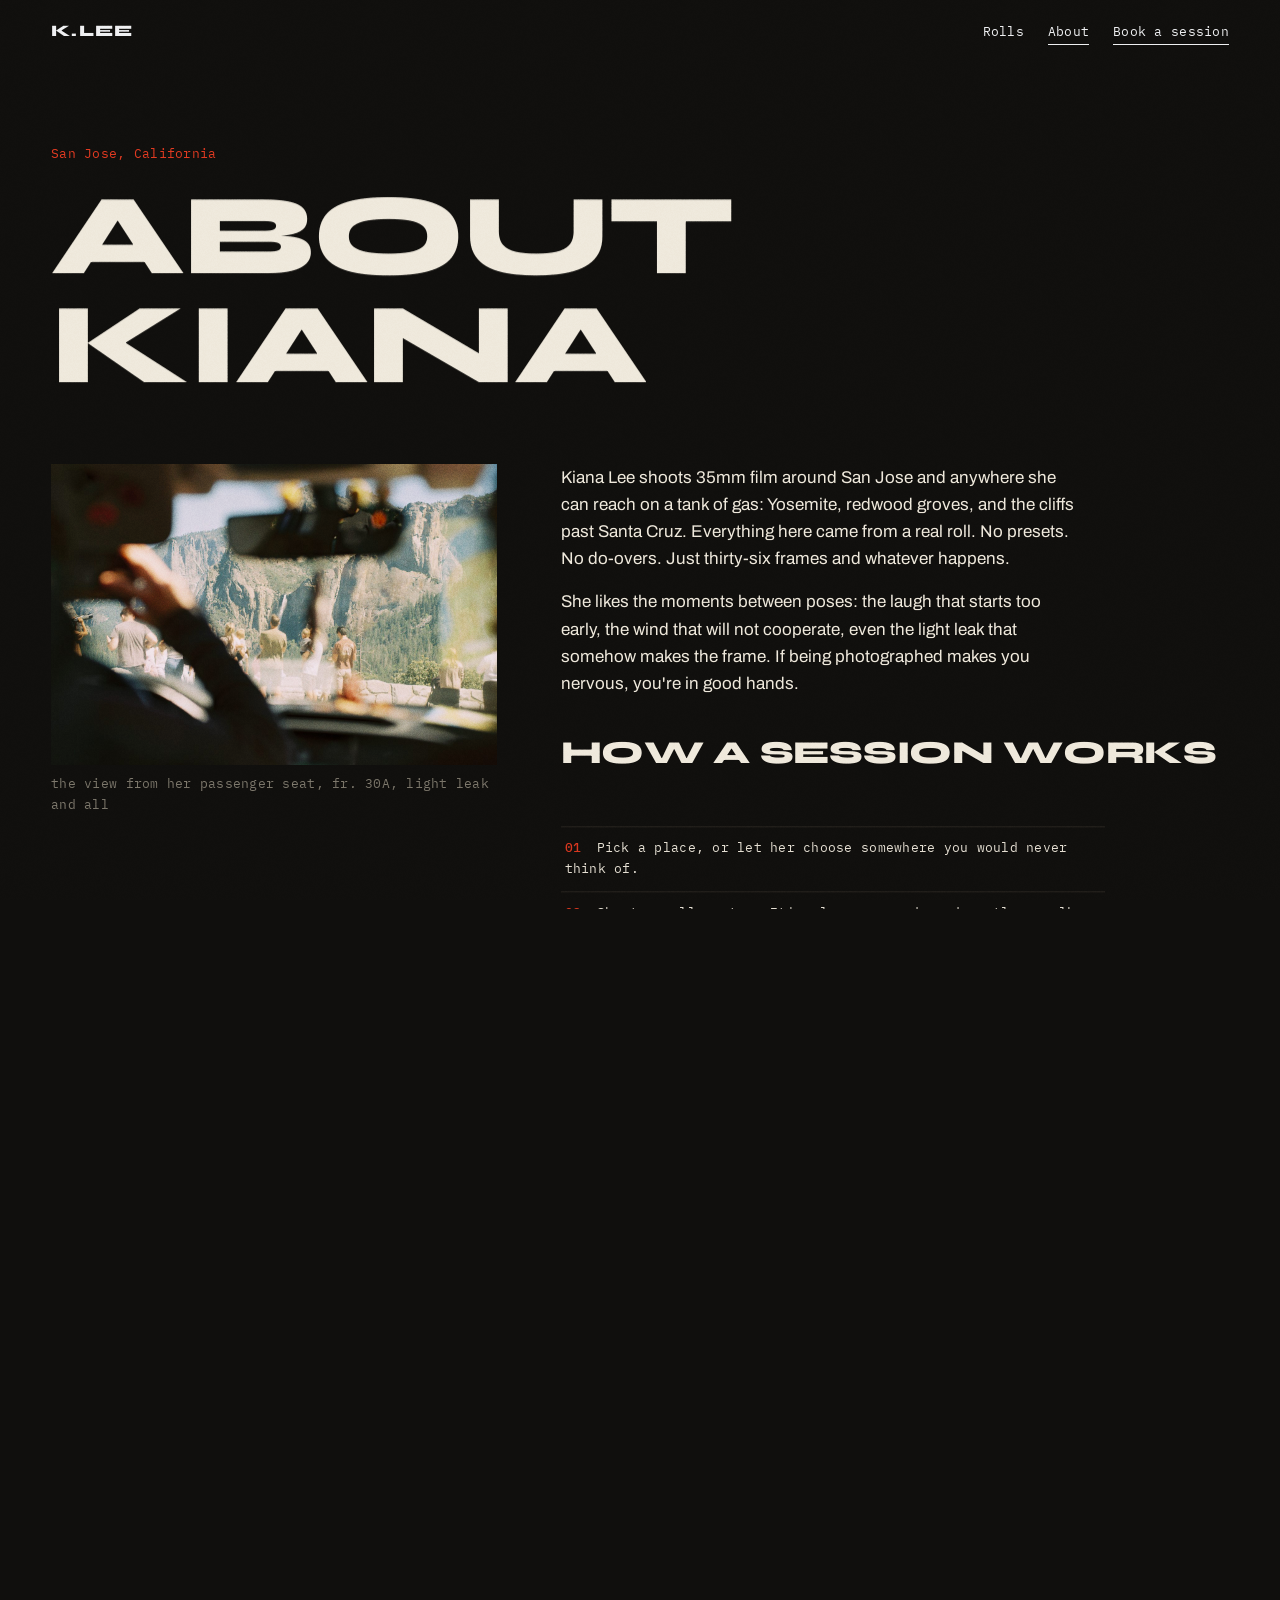
==== about.html @ 2a05acb1 "Launch photography portfolio" ====
<!DOCTYPE html>
<html lang="en">
<head>
<meta charset="UTF-8">
<meta name="viewport" content="width=device-width, initial-scale=1.0">
<title>About · Kiana Lee</title>
<meta name="description" content="Meet San Jose film photographer Kiana Lee, learn how her sessions work, and see the kinds of stories she likes to photograph.">
<meta property="og:type" content="website">
<meta property="og:title" content="About · Kiana Lee">
<meta property="og:description" content="Meet San Jose film photographer Kiana Lee, learn how her sessions work, and see the kinds of stories she likes to photograph.">
<meta property="og:url" content="https://kianalee.photo/about.html">
<meta property="og:image" content="https://kianalee.photo/assets/img/yos-30a.jpg">
<meta name="twitter:card" content="summary_large_image">
<link rel="icon" href="data:image/svg+xml,%3Csvg xmlns='http://www.w3.org/2000/svg' viewBox='0 0 32 32'%3E%3Crect width='32' height='32' fill='%23100F0D'/%3E%3Cellipse cx='16' cy='16' rx='11' ry='9' fill='none' stroke='%23E23A21' stroke-width='2.5' transform='rotate(-8 16 16)'/%3E%3C/svg%3E">
<link rel="stylesheet" href="styles.css">
<script>
if ("scrollRestoration" in history) history.scrollRestoration = "manual";
window.scrollTo(0, 0);
</script>
</head>
<body>

<div class="wipe wipe--in" aria-hidden="true"></div>

<div class="cursor-dot" aria-hidden="true"></div>
<div class="cursor-ring" aria-hidden="true"><span class="cursor-label mono"></span></div>

<canvas class="grain" aria-hidden="true"></canvas>

<header class="topbar">
  <a class="topbar-name" href="index.html">K.LEE</a>
  <button class="menu-toggle mono" type="button" aria-expanded="false" aria-controls="main-nav">Menu</button>
  <nav class="topbar-nav mono" id="main-nav" aria-label="Main">
    <a href="rolls.html">Rolls</a>
    <a href="about.html" aria-current="page">About</a>
    <a href="contact.html" class="topbar-book">Book a session</a>
  </nav>
</header>

<main id="top">

  <header class="page-head">
    <p class="page-eyebrow mono intro-fade">San Jose, California</p>
    <h1 class="page-title split" data-split>ABOUT KIANA</h1>
  </header>

  <section class="about" style="border-top: none; padding-top: 0;">
    <figure class="about-photo reveal">
      <div class="about-frame"><img src="assets/img/yos-30a.jpg" alt="Yosemite through a car windshield from Kiana's passenger seat" loading="lazy" width="1600" height="1081" data-inner></div>
      <figcaption class="mono about-photo-caption">the view from her passenger seat, fr. 30A, light leak and all</figcaption>
    </figure>
    <div class="about-text">
      <p class="reveal">
        Kiana Lee shoots 35mm film around San Jose and anywhere she can reach on a tank
        of gas: Yosemite, redwood groves, and the cliffs past Santa Cruz. Everything
        here came from a real roll. No presets. No do-overs. Just thirty-six frames
        and whatever happens.
      </p>
      <p class="reveal">
        She likes the moments between poses: the laugh that starts too early, the wind
        that will not cooperate, even the light leak that somehow makes the frame. If
        being photographed makes you nervous, you're in good hands.
      </p>

      <h2 class="section-title split reveal" data-split style="font-size: clamp(1.3rem, 2.6vw, 2rem); margin-top: 2.5rem;">HOW A SESSION WORKS</h2>
      <ul class="services mono reveal">
        <li><span class="marker-note">01</span> &ensp;Pick a place, or let her choose somewhere you would never think of.</li>
        <li><span class="marker-note">02</span> &ensp;Shoot a roll or two. It's slow, unposed, and mostly a walk.</li>
        <li><span class="marker-note">03</span> &ensp;The film goes to the lab. Development and scans take about a week.</li>
        <li><span class="marker-note">04</span> &ensp;You get every keeper as a full scan. Prints are available too.</li>
      </ul>

      <h2 class="section-title split reveal" data-split style="font-size: clamp(1.3rem, 2.6vw, 2rem); margin-top: 2.5rem;">WHAT SHE SHOOTS</h2>
      <ul class="services mono reveal">
        <li>Grad portraits in the redwoods or on campus</li>
        <li>Couples, families &amp; friends</li>
        <li>Landscape prints from Yosemite &amp; the coast</li>
        <li>Small events, shot on film</li>
      </ul>

      <p class="about-booking mono reveal"><span class="marker-note">Now booking</span> fall sessions in San Jose &amp; around the Bay. <a href="contact.html">Book a session &rarr;</a></p>
    </div>
  </section>

  <footer class="footer mono">
    <span>&copy; 2026 Kiana Lee</span>
    <nav class="footer-nav" aria-label="Footer">
      <a href="rolls.html">Rolls</a>
      <a href="about.html">About</a>
      <a href="contact.html">Book</a>
    </nav>
    <span>Photos by Kiana. Please ask before sharing.</span>
  </footer>

</main>

<script src="vendor/gsap.min.js"></script>
<script src="vendor/ScrollTrigger.min.js"></script>
<script src="vendor/lenis.min.js"></script>
<script src="main.js"></script>
</body>
</html>
---- styles.css ----
/* ============================================================
   Kiana Lee, Film Photographer in San Jose (v3)
   A darkroom at night: near-black warm paper, prints that
   develop as you scroll, china-marker red edit notes.
   Motion: GSAP + ScrollTrigger + Lenis (vendored locally).
   ============================================================ */

/* ---------------- fonts (self-hosted, latin subset) ---------------- */

@font-face {
  font-family: 'Archivo';
  font-style: normal;
  font-weight: 400;
  font-stretch: 100%;
  font-display: swap;
  src: url(assets/fonts/archivo-400.woff2) format('woff2');
}
@font-face {
  font-family: 'Archivo';
  font-style: normal;
  font-weight: 500;
  font-stretch: 100%;
  font-display: swap;
  src: url(assets/fonts/archivo-500.woff2) format('woff2');
}
@font-face {
  font-family: 'IBM Plex Mono';
  font-style: italic;
  font-weight: 400;
  font-display: swap;
  src: url(assets/fonts/ibm-plex-mono-400-italic.woff2) format('woff2');
}
@font-face {
  font-family: 'IBM Plex Mono';
  font-style: normal;
  font-weight: 400;
  font-display: swap;
  src: url(assets/fonts/ibm-plex-mono-400.woff2) format('woff2');
}
@font-face {
  font-family: 'IBM Plex Mono';
  font-style: normal;
  font-weight: 500;
  font-display: swap;
  src: url(assets/fonts/ibm-plex-mono-500.woff2) format('woff2');
}
@font-face {
  font-family: 'Syne';
  font-style: normal;
  font-weight: 700;
  font-display: swap;
  src: url(assets/fonts/syne-700.woff2) format('woff2');
}
@font-face {
  font-family: 'Syne';
  font-style: normal;
  font-weight: 800;
  font-display: swap;
  src: url(assets/fonts/syne-800.woff2) format('woff2');
}

:root {
  --bg: #100F0D;
  --bg-lift: #171511;
  --ink: #EFE9DC;
  --muted: #7B766A;
  --marker: #E23A21;
  --hairline: #2A2721;

  --font-display: "Syne", sans-serif;
  --font-body: "Archivo", sans-serif;
  --font-mono: "IBM Plex Mono", monospace;

  --pad: clamp(1.25rem, 4vw, 4.5rem);
}

* { box-sizing: border-box; margin: 0; padding: 0; }

html { scroll-behavior: auto; }

body {
  background: var(--bg);
  color: var(--ink);
  font-family: var(--font-body);
  font-size: 1.0625rem;
  line-height: 1.6;
  -webkit-font-smoothing: antialiased;
  overflow-x: clip;
}

img { display: block; max-width: 100%; height: auto; }

a { color: inherit; }

.mono {
  font-family: var(--font-mono);
  font-size: 0.8125rem;
  letter-spacing: 0.02em;
}

:focus-visible { outline: 2px solid var(--marker); outline-offset: 3px; }

::selection { background: var(--marker); color: var(--bg); }

/* Lenis recommended styles */
html.lenis, html.lenis body { height: auto; }
.lenis.lenis-smooth { scroll-behavior: auto !important; }
.lenis.lenis-stopped { overflow: hidden; }

/* ---------------- preloader ---------------- */

.preloader {
  position: fixed;
  inset: 0;
  z-index: 100;
  background: var(--bg);
  display: flex;
  flex-direction: column;
  justify-content: flex-end;
  gap: 0.75rem;
  padding: var(--pad);
  transition: transform 0.85s cubic-bezier(0.76, 0, 0.24, 1);
}

.preloader-tag { color: var(--muted); }

.preloader-count {
  font-size: clamp(3rem, 9vw, 7rem);
  line-height: 1;
  color: var(--ink);
}

.preloader-bar {
  height: 2px;
  background: var(--hairline);
  position: relative;
  overflow: hidden;
}

.preloader-bar span {
  position: absolute;
  inset: 0;
  background: var(--marker);
  transform-origin: left;
  transform: scaleX(0);
  transition: transform 0.25s ease-out;
  display: block;
}

.preloader.done { transform: translateY(-100%); }

/* ---------------- custom cursor ---------------- */

.cursor-dot,
.cursor-ring {
  position: fixed;
  top: 0; left: 0;
  z-index: 110; /* above the lightbox (95), wipe (99) and preloader (100) */
  pointer-events: none;
  border-radius: 50%;
  transform: translate(-100px, -100px);
}

.cursor-dot {
  width: 6px; height: 6px;
  background: var(--marker);
}

.cursor-ring {
  width: 44px; height: 44px;
  border: 1px solid var(--ink);
  mix-blend-mode: difference;
  display: flex;
  align-items: center;
  justify-content: center;
  transition: width 0.3s ease, height 0.3s ease, background-color 0.3s ease, border-color 0.3s ease;
}

.cursor-ring.is-active {
  width: 84px; height: 84px;
  background: var(--ink);
  border-color: var(--ink);
}

.cursor-label {
  color: var(--bg);
  font-size: 0.6875rem;
  letter-spacing: 0.08em;
  text-transform: uppercase;
  opacity: 0;
  transition: opacity 0.2s ease;
}

.cursor-ring.is-active .cursor-label { opacity: 1; }

@media (pointer: coarse) {
  .cursor-dot, .cursor-ring { display: none; }
}

body.has-cursor, body.has-cursor a, body.has-cursor button { cursor: none; }

/* ---------------- film grain ---------------- */

.grain {
  position: fixed;
  inset: 0;
  width: 100%;
  height: 100%;
  z-index: 80;
  pointer-events: none;
  opacity: 0.07;
  mix-blend-mode: overlay;
}

/* ---------------- top bar ---------------- */

.topbar {
  position: fixed;
  top: 0; left: 0; right: 0;
  z-index: 50;
  display: flex;
  justify-content: space-between;
  align-items: baseline;
  gap: 1rem;
  padding: 1.1rem var(--pad);
  mix-blend-mode: difference;
}

.topbar-name {
  font-family: var(--font-display);
  font-weight: 800;
  font-size: 1rem;
  letter-spacing: 0.08em;
  text-decoration: none;
  color: #fff;
}

.topbar-nav { display: flex; gap: 1.5rem; flex-wrap: wrap; }

.menu-toggle {
  display: none;
  background: none;
  border: 0;
  color: #fff;
  padding: 0.35rem 0;
}

.topbar-nav a {
  color: #fff;
  text-decoration: none;
  border-bottom: 1px solid transparent;
  padding-bottom: 2px;
}

.topbar-nav a:hover { border-bottom-color: #fff; }

.topbar-book { border-bottom: 1px solid #fff !important; }

/* ---------------- hero ---------------- */

.hero {
  position: relative;
  min-height: 100svh;
  display: flex;
  flex-direction: column;
  justify-content: flex-end;
  padding: 0 0 clamp(2rem, 4vw, 3.5rem);
}

.hero-media {
  position: absolute;
  inset: 0 0 0 clamp(0px, 18vw, 26rem);
  overflow: hidden;
}

.hero-media img {
  position: absolute;
  inset: 0;
  width: 100%;
  height: 100%;
  object-fit: cover;
}

.marker-path {
  stroke: var(--marker);
  stroke-width: 4.5;
  stroke-linecap: round;
  opacity: 0.9;
  stroke-dasharray: 2400;
  stroke-dashoffset: 2400;
}

.hero-copy {
  position: relative;
  z-index: 2;
  padding: 0 var(--pad);
}

.hero-eyebrow {
  color: var(--muted);
  margin-bottom: 1rem;
  text-shadow: 0 1px 10px rgba(16, 15, 13, 0.7);
}

.hero-name {
  font-family: var(--font-display);
  font-weight: 800;
  font-size: clamp(2.6rem, 11vw, 12rem);
  line-height: 0.94;
  letter-spacing: -0.02em;
  text-shadow: 0 2px 30px rgba(16, 15, 13, 0.45);
}

.hero-name .split { display: block; }

.hero-name-2 { margin-left: clamp(1.5rem, 8vw, 10rem); }

.hero-caption {
  color: var(--muted);
  margin-top: 1.25rem;
  text-shadow: 0 1px 10px rgba(16, 15, 13, 0.7);
}

.marker-note { color: var(--marker); font-style: normal; font-weight: 500; }

.hero-scrollcue {
  position: absolute;
  right: var(--pad);
  bottom: clamp(2rem, 4vw, 3.5rem);
  z-index: 2;
  color: var(--ink);
  display: flex;
  align-items: center;
  gap: 0.6rem;
  text-shadow: 0 1px 12px rgba(16, 15, 13, 0.6);
}

.hero-scrollcue-line {
  display: inline-block;
  width: 1px;
  height: 2.4rem;
  background: var(--ink);
  transform-origin: top;
  animation: cue 1.8s ease-in-out infinite;
}

@keyframes cue {
  0% { transform: scaleY(0); }
  50% { transform: scaleY(1); }
  100% { transform: scaleY(0); transform-origin: bottom; }
}

/* ---------------- split letters (GSAP animates .ch) ---------------- */

.split { display: inline-block; vertical-align: bottom; }

.split .word {
  display: inline-block;
  overflow: hidden;
  vertical-align: bottom;
}

.split .ch { display: inline-block; will-change: transform; }

/* ---------------- marquee ---------------- */

.marquee {
  border-top: 1px solid var(--hairline);
  border-bottom: 1px solid var(--hairline);
  overflow: hidden;
  padding: 0.9rem 0;
  background: var(--bg);
  position: relative;
  z-index: 2;
}

.marquee-track {
  display: flex;
  width: max-content;
  animation: marquee 28s linear infinite;
}

.marquee-content {
  font-family: var(--font-mono);
  font-size: 0.875rem;
  letter-spacing: 0.14em;
  color: var(--marker);
  white-space: nowrap;
  flex: none;
}

@keyframes marquee {
  to { transform: translateX(-50%); }
}

/* ---------------- section headers ---------------- */

.section-head,
.roll-head {
  display: flex;
  justify-content: space-between;
  align-items: flex-end;
  gap: 2rem;
  flex-wrap: wrap;
  margin-bottom: clamp(2.5rem, 5vw, 4.5rem);
}

.section-title {
  font-family: var(--font-display);
  font-weight: 800;
  font-size: clamp(1.6rem, 4vw, 3.4rem);
  line-height: 1;
  letter-spacing: -0.01em;
}

.section-note { color: var(--muted); text-align: right; }

/* ---------------- roll 01: pinned horizontal filmstrip ---------------- */

.roll {
  padding: clamp(4rem, 8vw, 6rem) 0 clamp(3rem, 6vw, 5rem);
  overflow: hidden;
}

.roll-head {
  padding: 0 var(--pad);
  align-items: baseline;
}

.roll-counter {
  color: var(--marker);
  font-size: 1rem;
  min-width: 9ch;
  text-align: right;
}

/* mobile default: a native side-scroller; desktop JS pins it and drives x */
.roll-viewport {
  overflow-x: auto;
  scrollbar-width: thin;
  scrollbar-color: var(--marker) transparent;
}

.roll-viewport.is-pinned { overflow: visible; }

.roll-track {
  display: flex;
  align-items: center;
  gap: clamp(1rem, 2vw, 2rem);
  width: max-content;
  padding: 44px var(--pad);
  /* sprocket holes */
  background-image:
    repeating-linear-gradient(to right, transparent 0 14px, var(--ink) 14px 26px, transparent 26px 40px),
    repeating-linear-gradient(to right, transparent 0 14px, var(--ink) 14px 26px, transparent 26px 40px);
  background-size: 40px 10px, 40px 10px;
  background-position: 0 16px, 0 calc(100% - 16px);
  background-repeat: repeat-x;
}

.cell { flex: none; }

.cell img {
  height: clamp(320px, 58vh, 560px);
  width: auto;
}

.cell figcaption {
  margin-top: 0.6rem;
  color: var(--muted);
}

.frame-no { color: var(--marker); margin-right: 0.5rem; }

/* ---------------- work grids (rolls 02 & 03) ---------------- */

.work {
  padding: clamp(4rem, 9vw, 8rem) var(--pad);
  border-top: 1px solid var(--hairline);
}

.work-grid {
  display: grid;
  grid-template-columns: repeat(12, 1fr);
  gap: clamp(2rem, 5vw, 5rem) clamp(1rem, 2.5vw, 2.5rem);
}

/* editorial rhythm that repeats every 10 shots, works for any count */
.work-grid .shot:nth-child(10n+1) { grid-column: 1 / 8; }
.work-grid .shot:nth-child(10n+2) { grid-column: 9 / 13; margin-top: clamp(3rem, 8vw, 8rem); }
.work-grid .shot:nth-child(10n+3) { grid-column: 2 / 6; }
.work-grid .shot:nth-child(10n+4) { grid-column: 7 / 11; margin-top: clamp(2rem, 5vw, 5rem); }
.work-grid .shot:nth-child(10n+5) { grid-column: 1 / 5; margin-top: clamp(1rem, 3vw, 3rem); }
.work-grid .shot:nth-child(10n+6) { grid-column: 6 / 10; }
.work-grid .shot:nth-child(10n+7) { grid-column: 10 / 13; margin-top: clamp(2rem, 4vw, 4rem); }
.work-grid .shot:nth-child(10n+8) { grid-column: 3 / 8; }
.work-grid .shot:nth-child(10n+9) { grid-column: 8 / 12; margin-top: clamp(3rem, 6vw, 6rem); }
.work-grid .shot:nth-child(10n) { grid-column: 1 / 6; }

.shot { position: relative; }

.shot { will-change: transform; }

.shot-frame {
  position: relative;
  overflow: hidden;
  background: var(--bg-lift);
}

/* inner parallax: image is oversized and drifts within the frame */
.shot-frame img {
  width: 100%;
  scale: 1.14;
  will-change: transform;
}

/* crop marks: the editor's corners, revealed on hover */
.marks,
.marks::before,
.marks::after { position: absolute; pointer-events: none; }

.marks { inset: 0; opacity: 0; transition: opacity 0.25s ease; }

.marks::before,
.marks::after {
  content: "";
  width: 22px;
  height: 22px;
  border: 0 solid var(--marker);
}

.marks::before { top: 12px; left: 12px; border-top-width: 3px; border-left-width: 3px; }
.marks::after { bottom: 12px; right: 12px; border-bottom-width: 3px; border-right-width: 3px; }

.shot:hover .marks,
.shot:focus-within .marks { opacity: 1; }

.shot-caption {
  display: flex;
  gap: 0.75rem;
  align-items: baseline;
  flex-wrap: wrap;
  margin-top: 0.7rem;
}

.shot-no { color: var(--marker); font-weight: 500; }

.pencil-note {
  position: absolute;
  top: -1.5rem;
  right: -0.5rem;
  color: var(--marker);
  transform: rotate(-4deg);
  font-style: italic;
}

/* ---------------- about ---------------- */

.about {
  display: grid;
  grid-template-columns: minmax(0, 2fr) minmax(0, 3fr);
  gap: clamp(2rem, 5vw, 5rem);
  padding: clamp(4rem, 9vw, 8rem) var(--pad);
  align-items: start;
  border-top: 1px solid var(--hairline);
}

.about-frame { overflow: hidden; }

.about-frame img { scale: 1.12; }

.about-photo-caption { margin-top: 0.6rem; color: var(--muted); }

.about-text .section-title { margin-bottom: 1.75rem; }

.about-text p { max-width: 52ch; }

.about-text p + p { margin-top: 1rem; }

.services {
  list-style: none;
  margin: 1.75rem 0;
  border-top: 1px solid var(--hairline);
  max-width: 34rem;
}

.services li {
  padding: 0.7rem 0.25rem;
  border-bottom: 1px solid var(--hairline);
}

.about-booking { color: var(--muted); }

/* ---------------- contact ---------------- */

.contact {
  border-top: 1px solid var(--hairline);
  padding: clamp(5rem, 11vw, 10rem) var(--pad);
  text-align: center;
}

.contact-eyebrow { color: var(--muted); margin-bottom: 1.75rem; }

.contact-email {
  display: inline-block;
  position: relative;
  text-decoration: none;
  font-family: var(--font-display);
  font-weight: 800;
  font-size: clamp(1.05rem, 3.2vw, 2.8rem);
  letter-spacing: -0.01em;
  line-height: 1.1;
  max-width: 100%;
}

.contact-underline {
  position: absolute;
  left: -1%;
  bottom: -0.4em;
  width: 102%;
  height: 0.5em;
}

.marker-path-idle {
  stroke-width: 6;
  stroke-dasharray: 700;
  stroke-dashoffset: 700;
}

.contact-email:hover .marker-path-idle,
.contact-email:focus-visible .marker-path-idle {
  animation: draw 0.5s ease-out forwards;
}

@keyframes draw { to { stroke-dashoffset: 0; } }

.contact-links {
  margin-top: 2.75rem;
  display: flex;
  gap: 1rem;
  justify-content: center;
  color: var(--muted);
}

.contact-links a { color: var(--ink); }

/* ---------------- footer ---------------- */

.footer {
  display: flex;
  justify-content: space-between;
  gap: 1rem;
  flex-wrap: wrap;
  padding: 1.4rem var(--pad);
  border-top: 1px solid var(--hairline);
  color: var(--muted);
}

/* ---------------- lightbox ---------------- */

.lightbox[hidden] { display: none; }

.lightbox {
  position: fixed;
  inset: 0;
  z-index: 95;
  background: rgba(10, 9, 8, 0.94);
  backdrop-filter: blur(6px);
  display: flex;
  align-items: center;
  justify-content: center;
  gap: 1rem;
  padding: clamp(1rem, 4vw, 4rem);
  opacity: 0;
  transition: opacity 0.35s ease;
  touch-action: pan-y;
}

.lightbox.is-open { opacity: 1; }

.lightbox-count {
  position: absolute;
  top: 1.75rem;
  left: var(--pad);
  color: var(--marker);
}

.lightbox-figure {
  max-width: min(1200px, 88vw);
  text-align: center;
}

.lightbox-figure img {
  max-height: 78vh;
  width: auto;
  max-width: 100%;
  margin: 0 auto;
  transition: opacity 0.22s ease, transform 0.35s cubic-bezier(0.2, 0.7, 0.2, 1);
}

.lightbox.is-loading .lightbox-figure img { opacity: 0; transform: scale(0.985); }

.lightbox-figure figcaption { margin-top: 0.9rem; color: var(--muted); }

.lightbox-close {
  position: absolute;
  top: 1.25rem;
  right: var(--pad);
  background: none;
  border: none;
  color: var(--ink);
  font-size: 0.875rem;
  padding: 0.5rem;
}

.lightbox-arrow {
  background: none;
  border: 1px solid var(--hairline);
  color: var(--ink);
  font-size: 1.1rem;
  width: 3rem;
  height: 3rem;
  border-radius: 50%;
  flex: none;
  transition: border-color 0.2s ease, background 0.2s ease;
}

.lightbox-arrow:hover { border-color: var(--marker); background: var(--bg-lift); }

/* ---------------- responsive ---------------- */

@media (max-width: 900px) {
  .hero::after {
    content: "";
    position: absolute;
    inset: 28% 0 0;
    z-index: 1;
    pointer-events: none;
    background: linear-gradient(to bottom, transparent, rgba(16, 15, 13, 0.16) 32%, rgba(16, 15, 13, 0.78) 100%);
  }

  .hero-media { inset: 0; }

  .hero-copy { padding-bottom: 1rem; }

  .hero-eyebrow, .hero-caption { color: #CFC9BC; }

  .hero-name { text-shadow: 0 2px 24px rgba(16, 15, 13, 0.65); }

  .roll-counter { display: none; }

  .roll-viewport {
    scroll-snap-type: x mandatory;
    overscroll-behavior-x: contain;
    -webkit-overflow-scrolling: touch;
  }

  .cell { scroll-snap-align: center; }

  .cell img { height: clamp(260px, 42vh, 420px); }

  .work-grid { grid-template-columns: repeat(6, 1fr); }
  .work-grid .shot:nth-child(4n+1) { grid-column: 1 / 7; margin-top: 0; }
  .work-grid .shot:nth-child(4n+2) { grid-column: 2 / 6; margin-top: 0; }
  .work-grid .shot:nth-child(4n+3) { grid-column: 1 / 5; margin-top: 2rem; }
  .work-grid .shot:nth-child(4n) { grid-column: 3 / 7; margin-top: 0; }

  .about { grid-template-columns: 1fr; }
  .about-photo { max-width: 26rem; }

  .section-note { text-align: left; }
}

@media (max-width: 560px) {
  .hero-scrollcue { display: none; }

  .topbar {
    align-items: center;
    padding: 0.9rem var(--pad);
    mix-blend-mode: normal;
    z-index: 90;
  }

  .topbar-name,
  .menu-toggle {
    position: relative;
    z-index: 2;
    color: #fff;
    text-shadow: 0 1px 14px rgba(16, 15, 13, 0.8);
  }

  .menu-toggle { display: block; cursor: pointer; }

  .topbar-nav {
    counter-reset: mobile-nav;
    position: fixed;
    inset: 0;
    z-index: 1;
    display: flex;
    flex-direction: column;
    justify-content: center;
    align-items: stretch;
    gap: 0;
    padding: 6.5rem var(--pad) 3rem;
    background: rgba(16, 15, 13, 0.98);
    visibility: hidden;
    transform: translateY(-102%);
    transition: transform 0.6s cubic-bezier(0.76, 0, 0.24, 1), visibility 0s linear 0.6s;
  }

  .nav-menu-open .topbar-nav {
    visibility: visible;
    transform: translateY(0);
    transition-delay: 0s;
  }

  .topbar-nav a,
  .topbar-nav a:not(.topbar-book) {
    counter-increment: mobile-nav;
    display: flex;
    align-items: baseline;
    gap: 1rem;
    color: var(--ink);
    font-family: var(--font-display);
    font-size: clamp(2.7rem, 14vw, 4.5rem);
    font-weight: 800;
    line-height: 1.08;
    letter-spacing: -0.04em;
    padding: 0.55rem 0;
    border: 0 !important;
    border-bottom: 1px solid var(--hairline) !important;
    opacity: 0;
    transform: translateY(-1rem);
    transition: opacity 0.25s ease, transform 0.4s ease, color 0.2s ease;
  }

  .topbar-nav a::before {
    content: "0" counter(mobile-nav);
    min-width: 2.6ch;
    color: var(--marker);
    font-family: var(--font-mono);
    font-size: 0.72rem;
    font-weight: 400;
    letter-spacing: 0.02em;
  }

  .nav-menu-open .topbar-nav a { opacity: 1; transform: translateY(0); }
  .nav-menu-open .topbar-nav a:nth-child(2) { transition-delay: 0.06s; }
  .nav-menu-open .topbar-nav a:nth-child(3) { transition-delay: 0.12s; }
  .topbar-nav a[aria-current="page"] { color: var(--marker); }

  .work-grid { grid-template-columns: 1fr; gap: 2.5rem; }
  .work-grid .shot:nth-child(n) {
    grid-column: 1 / -1;
    margin-top: 0;
  }

  .pencil-note { right: 0.25rem; }

  .lightbox-arrow { position: absolute; bottom: 1.25rem; }
  .lightbox-prev { left: var(--pad); }
  .lightbox-next { right: var(--pad); }
}

/* ---------------- page wipe transition ---------------- */

.wipe {
  position: fixed;
  inset: 0;
  z-index: 99;
  background: var(--bg);
  transform: translateY(101%);
  pointer-events: none;
}

.wipe--in { transform: none; }

/* ---------------- subpage headers ---------------- */

.page-head {
  padding: clamp(7rem, 16vh, 11rem) var(--pad) clamp(2.5rem, 5vw, 4rem);
  display: flex;
  flex-direction: column;
  gap: 1rem;
}

.page-eyebrow { color: var(--marker); }

.page-title {
  font-family: var(--font-display);
  font-weight: 800;
  font-size: clamp(2.6rem, 9vw, 8.5rem);
  line-height: 0.95;
  letter-spacing: -0.02em;
}

.page-note { color: var(--muted); max-width: 44ch; }

/* current page in the nav (nav is difference-blended, so underline not color) */
.topbar-nav a[aria-current="page"] { border-bottom-color: #fff; }

/* ---------------- roll cards (home + rolls hub) ---------------- */

.roll-cards {
  display: grid;
  grid-template-columns: repeat(3, 1fr);
  gap: clamp(1.5rem, 3vw, 3rem);
  padding: 0 var(--pad);
}

.roll-cards .roll-card:nth-child(2) { margin-top: clamp(2rem, 5vw, 5rem); }
.roll-cards .roll-card:nth-child(3) { margin-top: clamp(1rem, 2.5vw, 2.5rem); }

.roll-card {
  display: block;
  text-decoration: none;
}

.card-frame {
  position: relative;
  overflow: hidden;
  background: var(--bg-lift);
}

.card-frame img {
  width: 100%;
  scale: 1.14;
  will-change: transform;
  transition: scale 0.6s cubic-bezier(0.2, 0.7, 0.2, 1);
}

.roll-card:hover .card-frame img,
.roll-card:focus-visible .card-frame img { scale: 1.2; }

.roll-card:hover .marks,
.roll-card:focus-visible .marks { opacity: 1; }

.card-info {
  display: flex;
  align-items: baseline;
  gap: 0.9rem;
  margin-top: 0.8rem;
  flex-wrap: wrap;
}

.card-no { color: var(--marker); }

.card-title {
  font-family: var(--font-display);
  font-weight: 800;
  font-size: clamp(1.1rem, 1.8vw, 1.6rem);
  letter-spacing: -0.01em;
}

.card-meta { color: var(--muted); }

.card-arrow {
  margin-left: auto;
  color: var(--marker);
  font-size: 1.3rem;
  transition: transform 0.3s ease;
}

.roll-card:hover .card-arrow { transform: translateX(6px); }

/* rolls hub: stacked & bigger */
.roll-cards--stack {
  grid-template-columns: 1fr;
  max-width: 68rem;
  margin: 0 auto;
}

.roll-cards--stack .roll-card { margin-top: 0 !important; }

.roll-cards--stack .roll-card + .roll-card { margin-top: clamp(3rem, 6vw, 5rem) !important; }

.roll-cards--stack .card-title { font-size: clamp(1.6rem, 3.4vw, 2.8rem); }

/* section wrapper used on home for cards + teasers */
.home-section {
  padding: clamp(4rem, 9vw, 8rem) 0;
  border-top: 1px solid var(--hairline);
}

.home-section .section-head { padding: 0 var(--pad); }

/* about teaser on home */
.teaser {
  padding: clamp(4rem, 9vw, 8rem) var(--pad);
  border-top: 1px solid var(--hairline);
  max-width: 62rem;
}

.teaser p {
  font-size: clamp(1.2rem, 2.2vw, 1.8rem);
  line-height: 1.45;
}

.teaser-link {
  display: inline-block;
  margin-top: 1.5rem;
  font-family: var(--font-mono);
  font-size: 0.875rem;
  color: var(--marker);
}

/* ---------------- contact sheet grid ---------------- */

.sheet-section {
  padding: clamp(4rem, 8vw, 7rem) var(--pad);
  border-top: 1px solid var(--hairline);
}

.sheet {
  display: grid;
  grid-template-columns: repeat(auto-fill, minmax(160px, 1fr));
  gap: clamp(0.8rem, 1.6vw, 1.5rem);
  align-items: end;
}

.sheet-cell {
  cursor: pointer;
}

.sheet-cell img {
  width: 100%;
  border: 1px solid var(--hairline);
  transition: border-color 0.2s ease;
}

.sheet-cell:hover img,
.sheet-cell:focus-visible img { border-color: var(--marker); }

.sheet-cell figcaption {
  margin-top: 0.4rem;
  color: var(--muted);
  font-size: 0.72rem;
}

/* ---------------- next roll footer nav ---------------- */

.next-roll {
  display: block;
  padding: clamp(4rem, 9vw, 7rem) var(--pad);
  border-top: 1px solid var(--hairline);
  text-decoration: none;
  text-align: center;
}

.next-roll .mono { color: var(--muted); }

.next-roll-title {
  display: block;
  font-family: var(--font-display);
  font-weight: 800;
  font-size: clamp(2rem, 6vw, 4.5rem);
  letter-spacing: -0.01em;
  margin-top: 0.75rem;
  transition: color 0.25s ease;
}

.next-roll:hover .next-roll-title { color: var(--marker); }

/* ---------------- booking form ---------------- */

.book {
  display: grid;
  grid-template-columns: minmax(0, 3fr) minmax(0, 2fr);
  gap: clamp(2.5rem, 6vw, 6rem);
  padding: 0 var(--pad) clamp(4rem, 9vw, 8rem);
  align-items: start;
}

.book-form { display: grid; gap: 1.4rem; }

.field { display: grid; gap: 0.45rem; }

.field label {
  font-family: var(--font-mono);
  font-size: 0.8125rem;
  color: var(--muted);
}

.field input,
.field select,
.field textarea {
  background: var(--bg-lift);
  border: 1px solid var(--hairline);
  color: var(--ink);
  font-family: var(--font-body);
  font-size: 1rem;
  padding: 0.85rem 1rem;
  border-radius: 0;
  width: 100%;
  transition: border-color 0.2s ease;
}

.field textarea { min-height: 9rem; resize: vertical; }

.field input:focus,
.field select:focus,
.field textarea:focus {
  outline: none;
  border-color: var(--marker);
}

.field select {
  appearance: none;
  background-image: url("data:image/svg+xml,%3Csvg xmlns='http://www.w3.org/2000/svg' width='12' height='8'%3E%3Cpath d='M1 1l5 5 5-5' stroke='%237B766A' stroke-width='1.5' fill='none'/%3E%3C/svg%3E");
  background-repeat: no-repeat;
  background-position: right 1rem center;
}

.book-submit {
  font-family: var(--font-mono);
  font-size: 0.9rem;
  letter-spacing: 0.06em;
  background: none;
  color: var(--ink);
  border: 1px solid var(--marker);
  padding: 1rem 2.2rem;
  justify-self: start;
  transition: background 0.25s ease, color 0.25s ease;
}

.book-submit:hover { background: var(--marker); color: var(--bg); }

.form-note { color: var(--muted); min-height: 1.4em; }

.book-aside { display: grid; gap: 1.1rem; align-content: start; }

.book-aside h3 {
  font-family: var(--font-display);
  font-weight: 800;
  font-size: 1.2rem;
}

.book-aside p { color: var(--muted); max-width: 40ch; }

.book-aside .mono a { color: var(--ink); }

/* footer page links */
.footer-nav { display: flex; gap: 1.25rem; }

.footer-nav a { color: var(--muted); text-decoration: none; }

.footer-nav a:hover { color: var(--ink); }

/* ---------------- multi-page responsive ---------------- */

@media (max-width: 900px) {
  .roll-cards { grid-template-columns: 1fr; }
  .roll-cards .roll-card { margin-top: 0 !important; }
  .roll-cards .roll-card + .roll-card { margin-top: 2.5rem !important; }

  .book { grid-template-columns: 1fr; }

  .sheet { grid-template-columns: repeat(auto-fill, minmax(130px, 1fr)); }
}

/* ---------------- reduced motion ---------------- */

@media (prefers-reduced-motion: reduce) {
  .preloader { transition-duration: 0.01s; }

  .marker-path, .marker-path-idle {
    animation: none !important;
    stroke-dasharray: none;
    stroke-dashoffset: 0;
  }

  .marquee-track { animation: none; }

  .hero-scrollcue-line { animation: none; transform: none; }

  .shot-frame img, .about-frame img { scale: 1; }

  .card-frame img { scale: 1; transition: none; }

  .wipe { display: none; }

  .grain { display: none; }
}
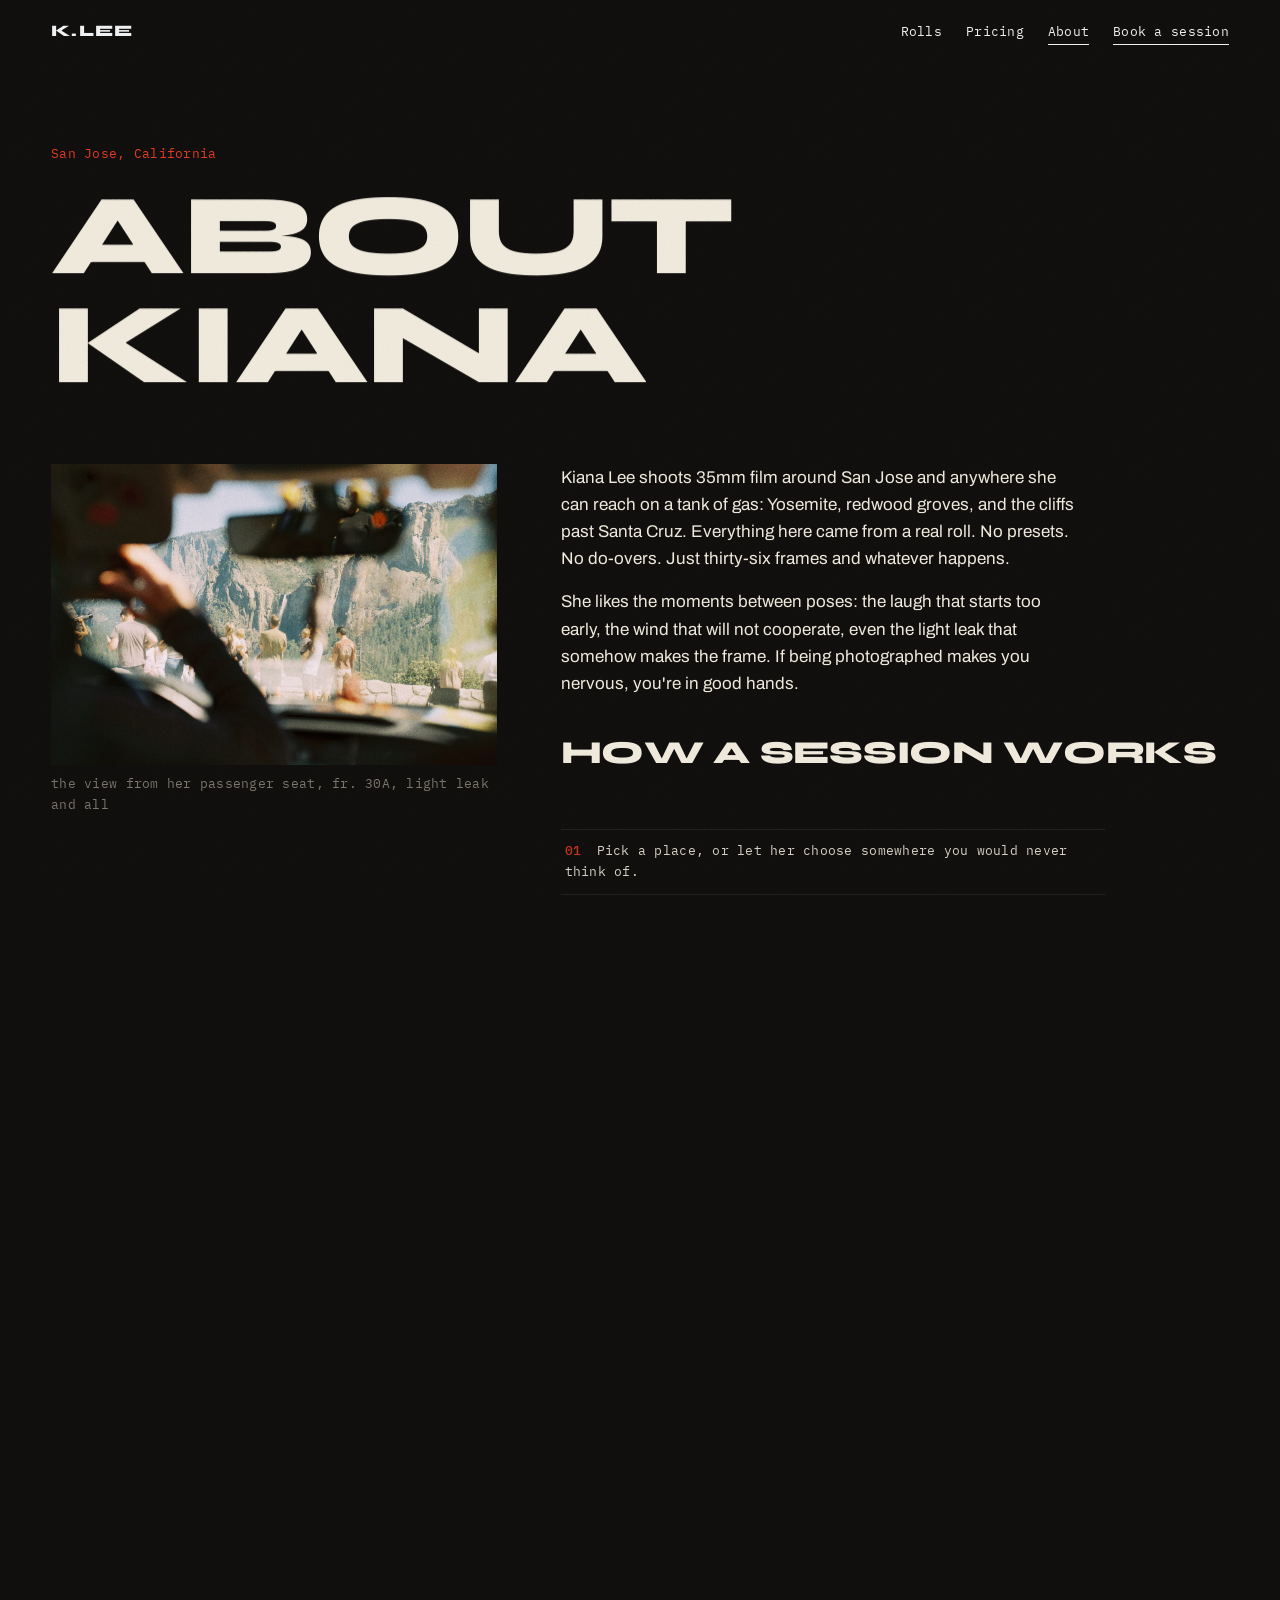
==== commit 7579febe: "Add pricing estimator, booking calendar and deposits Three things the site couldn't do: say what a s" ====
--- a/about.html
+++ b/about.html
@@ -32,8 +32,9 @@
   <button class="menu-toggle mono" type="button" aria-expanded="false" aria-controls="main-nav">Menu</button>
   <nav class="topbar-nav mono" id="main-nav" aria-label="Main">
     <a href="rolls.html">Rolls</a>
+    <a href="pricing.html">Pricing</a>
     <a href="about.html" aria-current="page">About</a>
-    <a href="contact.html" class="topbar-book">Book a session</a>
+    <a href="booking.html" class="topbar-book">Book a session</a>
   </nav>
 </header>
 
@@ -78,7 +79,7 @@
         <li>Small events, shot on film</li>
       </ul>
 
-      <p class="about-booking mono reveal"><span class="marker-note">Now booking</span> fall sessions in San Jose &amp; around the Bay. <a href="contact.html">Book a session &rarr;</a></p>
+      <p class="about-booking mono reveal"><span class="marker-note">Now booking</span> fall sessions in San Jose &amp; around the Bay. <a href="pricing.html">See what it costs</a> &middot; <a href="booking.html">Book a session &rarr;</a></p>
     </div>
   </section>
 
@@ -86,8 +87,10 @@
     <span>&copy; 2026 Kiana Lee</span>
     <nav class="footer-nav" aria-label="Footer">
       <a href="rolls.html">Rolls</a>
+      <a href="pricing.html">Pricing</a>
       <a href="about.html">About</a>
-      <a href="contact.html">Book</a>
+      <a href="booking.html">Book</a>
+      <a href="contact.html">Contact</a>
     </nav>
     <span>Photos by Kiana. Please ask before sharing.</span>
   </footer>
--- a/styles.css
+++ b/styles.css
@@ -65,6 +65,7 @@
   --ink: #EFE9DC;
   --muted: #7B766A;
   --marker: #E23A21;
+  --gold: #D9A441; /* the last ninety minutes of light */
   --hairline: #2A2721;
 
   --font-display: "Syne", sans-serif;
@@ -847,6 +848,7 @@
   .nav-menu-open .topbar-nav a { opacity: 1; transform: translateY(0); }
   .nav-menu-open .topbar-nav a:nth-child(2) { transition-delay: 0.06s; }
   .nav-menu-open .topbar-nav a:nth-child(3) { transition-delay: 0.12s; }
+  .nav-menu-open .topbar-nav a:nth-child(4) { transition-delay: 0.18s; }
   .topbar-nav a[aria-current="page"] { color: var(--marker); }
 
   .work-grid { grid-template-columns: 1fr; gap: 2.5rem; }
@@ -983,6 +985,93 @@
 }
 
 .home-section .section-head { padding: 0 var(--pad); }
+
+/* ---------------- price teaser (home) ---------------- */
+
+.teaser-prices {
+  display: grid;
+  grid-template-columns: repeat(3, 1fr);
+  gap: clamp(1rem, 2vw, 2rem);
+  padding: 0 var(--pad);
+}
+
+.price-frame {
+  position: relative;
+  display: grid;
+  gap: 0.2rem;
+  align-content: start;
+  padding: 2.6rem 1.6rem;
+  border: 1px solid var(--hairline);
+  background: var(--bg-lift);
+  text-decoration: none;
+  transition: border-color 0.25s ease, transform 0.35s cubic-bezier(0.2, 0.7, 0.2, 1);
+}
+
+/* sprocket holes top and bottom: it's a frame, not a card */
+.price-frame::before,
+.price-frame::after {
+  content: "";
+  position: absolute;
+  left: 0;
+  right: 0;
+  height: 8px;
+  background-image: repeating-linear-gradient(
+    to right,
+    transparent 0 13px,
+    var(--hairline) 13px 25px,
+    transparent 25px 38px
+  );
+  background-size: 38px 8px;
+  background-repeat: repeat-x;
+  transition: background-image 0.25s ease;
+}
+
+.price-frame::before { top: 12px; }
+.price-frame::after { bottom: 12px; }
+
+.price-frame:hover,
+.price-frame:focus-visible { border-color: var(--marker); transform: translateY(-4px); }
+
+.price-frame:hover::before,
+.price-frame:hover::after {
+  background-image: repeating-linear-gradient(
+    to right,
+    transparent 0 13px,
+    rgba(226, 58, 33, 0.7) 13px 25px,
+    transparent 25px 38px
+  );
+}
+
+.price-from { color: var(--muted); }
+
+.price-num {
+  font-family: var(--font-display);
+  font-weight: 800;
+  font-size: clamp(2.4rem, 5vw, 3.6rem);
+  line-height: 1;
+  letter-spacing: -0.02em;
+}
+
+.price-name {
+  font-family: var(--font-display);
+  font-weight: 800;
+  font-size: 1.05rem;
+  margin-top: 0.55rem;
+}
+
+.price-meta { color: var(--muted); margin-top: 0.15rem; }
+
+.teaser-price-note {
+  max-width: 58ch;
+  margin: clamp(2rem, 4vw, 3rem) var(--pad) 0;
+  color: var(--muted);
+}
+
+.teaser-price-note a { color: var(--marker); white-space: nowrap; }
+
+@media (max-width: 900px) {
+  .teaser-prices { grid-template-columns: 1fr; }
+}
 
 /* about teaser on home */
 .teaser {
@@ -1137,7 +1226,944 @@
 
 .book-aside p { color: var(--muted); max-width: 40ch; }
 
+.book-aside p a,
+.page-note a { color: var(--marker); }
+
 .book-aside .mono a { color: var(--ink); }
+
+/* ============================================================
+   THE ESTIMATOR (pricing.html)
+   Controls on the dark side, and the running total printed on a
+   warm paper slip — the one lit thing in the darkroom.
+   ============================================================ */
+
+.est {
+  display: grid;
+  grid-template-columns: minmax(0, 1fr) minmax(0, 23rem);
+  gap: clamp(2.5rem, 5vw, 5rem);
+  padding: 0 var(--pad) clamp(4rem, 9vw, 7rem);
+  align-items: start;
+}
+
+.est-config { min-width: 0; }
+
+.est-block {
+  border: 0;
+  border-top: 1px solid var(--hairline);
+  padding: clamp(2rem, 4vw, 3rem) 0;
+  min-width: 0;
+}
+
+.est-block:first-child { border-top: 0; padding-top: 0; }
+
+.est-legend {
+  margin-bottom: 1.5rem;
+  font-weight: 400;
+  color: var(--ink);
+  letter-spacing: 0.04em;
+  text-transform: uppercase;
+}
+
+.est-no {
+  color: var(--marker);
+  margin-right: 0.9rem;
+  letter-spacing: 0.02em;
+}
+
+.est-hint {
+  color: var(--muted);
+  margin-top: 1rem;
+  max-width: 46ch;
+}
+
+.est-hint[hidden] { display: none; }
+
+/* visually hidden inputs — the label is the control */
+.vis-hidden {
+  position: absolute;
+  width: 1px;
+  height: 1px;
+  overflow: hidden;
+  clip-path: inset(50%);
+  white-space: nowrap;
+}
+
+.type-card:has(:focus-visible),
+.stock:has(:focus-visible),
+.mark-row:has(:focus-visible),
+.pill:has(:focus-visible),
+.day:has(:focus-visible),
+.slot:has(:focus-visible) {
+  outline: 2px solid var(--marker);
+  outline-offset: 3px;
+}
+
+/* ---------------- 01 · session type ---------------- */
+
+.type-grid {
+  display: grid;
+  grid-template-columns: repeat(auto-fill, minmax(15.5rem, 1fr));
+  gap: 0.6rem;
+}
+
+.type-card {
+  position: relative;
+  display: grid;
+  gap: 0.3rem;
+  align-content: start;
+  padding: 1.15rem 1.2rem 1.2rem;
+  border: 1px solid var(--hairline);
+  background: var(--bg-lift);
+  cursor: pointer;
+  transition: border-color 0.25s ease, background 0.25s ease, transform 0.35s cubic-bezier(0.2, 0.7, 0.2, 1);
+}
+
+.type-card:hover { border-color: rgba(226, 58, 33, 0.45); transform: translateY(-3px); }
+
+.type-card:hover .marks { opacity: 1; }
+
+.type-card.is-on {
+  border-color: var(--marker);
+  background: rgba(226, 58, 33, 0.07);
+}
+
+/* the folded corner of a chosen frame */
+.type-card.is-on::after {
+  content: "";
+  position: absolute;
+  top: 0;
+  right: 0;
+  border-style: solid;
+  border-width: 0 17px 17px 0;
+  border-color: transparent var(--marker) transparent transparent;
+}
+
+.type-name {
+  font-family: var(--font-display);
+  font-weight: 800;
+  font-size: 1.05rem;
+  letter-spacing: -0.01em;
+}
+
+.type-blurb { color: var(--muted); font-size: 0.92rem; line-height: 1.45; }
+
+.type-meta { color: var(--marker); margin-top: 0.4rem; }
+
+/* ---------------- 02 · the hours dial ---------------- */
+
+.dial { display: grid; gap: 0.9rem; }
+
+.dial-read {
+  font-family: var(--font-display);
+  font-weight: 800;
+  font-size: clamp(2.2rem, 5.5vw, 3.6rem);
+  line-height: 1;
+  letter-spacing: -0.02em;
+}
+
+.dial-range {
+  appearance: none;
+  -webkit-appearance: none;
+  width: 100%;
+  height: 24px;
+  background: none;
+  cursor: pointer;
+}
+
+.dial-range::-webkit-slider-runnable-track {
+  height: 2px;
+  background: linear-gradient(to right, var(--marker) var(--fill, 0%), var(--hairline) var(--fill, 0%));
+}
+
+.dial-range::-webkit-slider-thumb {
+  -webkit-appearance: none;
+  width: 13px;
+  height: 22px;
+  margin-top: -10px;
+  border: 0;
+  border-radius: 1px;
+  background: linear-gradient(var(--marker), var(--marker)) center / 2px 100% no-repeat, var(--ink);
+}
+
+.dial-range::-moz-range-track { height: 2px; background: var(--hairline); }
+.dial-range::-moz-range-progress { height: 2px; background: var(--marker); }
+.dial-range::-moz-range-thumb {
+  width: 13px;
+  height: 22px;
+  border: 0;
+  border-radius: 1px;
+  background: linear-gradient(var(--marker), var(--marker)) center / 2px 100% no-repeat, var(--ink);
+}
+
+.dial-scale { position: relative; height: 1.7rem; }
+
+.tick {
+  position: absolute;
+  top: 0;
+  width: 1px;
+  height: 5px;
+  background: var(--hairline);
+  transform: translateX(-0.5px);
+}
+
+.tick--major { height: 9px; background: var(--muted); }
+
+.tick--major::after {
+  content: attr(data-label);
+  position: absolute;
+  top: 12px;
+  left: 50%;
+  transform: translateX(-50%);
+  font-family: var(--font-mono);
+  font-size: 0.66rem;
+  color: var(--muted);
+}
+
+/* ---------------- 03 · rolls & stock ---------------- */
+
+.rolls { display: flex; align-items: center; gap: 1rem 1.6rem; flex-wrap: wrap; }
+
+.stepper {
+  display: inline-flex;
+  align-items: center;
+  border: 1px solid var(--hairline);
+  flex: none;
+}
+
+.stepper-btn {
+  width: 2.7rem;
+  height: 2.7rem;
+  background: none;
+  border: 0;
+  color: var(--ink);
+  font-size: 1.1rem;
+  line-height: 1;
+  cursor: pointer;
+  transition: background 0.2s ease, color 0.2s ease;
+}
+
+.stepper-btn:hover { background: var(--marker); color: var(--bg); }
+
+.stepper-val {
+  min-width: 3rem;
+  text-align: center;
+  font-family: var(--font-mono);
+  font-weight: 500;
+  font-size: 1.05rem;
+  font-variant-numeric: tabular-nums;
+}
+
+.stepper--sm .stepper-btn { width: 2.1rem; height: 2.1rem; font-size: 0.95rem; }
+.stepper-val--sm { min-width: 2.4rem; font-size: 0.9rem; }
+
+.canisters { display: flex; gap: 0.35rem; flex-wrap: wrap; }
+
+.canister {
+  width: 15px;
+  height: 23px;
+  fill: none;
+  stroke: var(--marker);
+  stroke-width: 1.3;
+  stroke-linecap: round;
+}
+
+.stock-list { display: grid; gap: 0.45rem; margin-top: 1.7rem; }
+
+.stock {
+  display: grid;
+  grid-template-columns: auto minmax(0, 1fr) auto;
+  align-items: center;
+  gap: 0.9rem;
+  padding: 0.8rem 1.05rem;
+  border: 1px solid var(--hairline);
+  background: var(--bg-lift);
+  cursor: pointer;
+  transition: border-color 0.25s ease, background 0.25s ease;
+}
+
+.stock:hover { border-color: rgba(226, 58, 33, 0.45); }
+.stock.is-on { border-color: var(--marker); background: rgba(226, 58, 33, 0.07); }
+
+.stock-dot {
+  width: 10px;
+  height: 10px;
+  border: 1px solid var(--muted);
+  border-radius: 50%;
+  flex: none;
+  transition: background 0.2s ease, border-color 0.2s ease, box-shadow 0.2s ease;
+}
+
+.stock.is-on .stock-dot {
+  background: var(--marker);
+  border-color: var(--marker);
+  box-shadow: 0 0 0 3px rgba(226, 58, 33, 0.2);
+}
+
+.stock-name { display: block; }
+.stock-blurb { display: block; color: var(--muted); font-size: 0.88rem; line-height: 1.4; }
+.stock-price { color: var(--muted); white-space: nowrap; }
+.stock.is-on .stock-price { color: var(--marker); }
+
+/* ---------------- 04 · what you get back ---------------- */
+
+.included {
+  list-style: none;
+  display: grid;
+  gap: 0.35rem;
+  margin-bottom: 1.9rem;
+  color: var(--muted);
+}
+
+.included li { position: relative; padding-left: 1.4rem; }
+
+.included li::before {
+  content: "\2713";
+  position: absolute;
+  left: 0;
+  color: var(--marker);
+}
+
+.marks-list { display: grid; gap: 0.45rem; }
+
+.mark-row {
+  display: grid;
+  grid-template-columns: auto minmax(0, 1fr) auto;
+  align-items: center;
+  gap: 1rem;
+  padding: 0.85rem 1.05rem;
+  border: 1px solid var(--hairline);
+  cursor: pointer;
+  transition: border-color 0.25s ease, background 0.25s ease;
+}
+
+.mark-row:hover { border-color: rgba(226, 58, 33, 0.45); }
+.mark-row.is-on { border-color: var(--marker); background: rgba(226, 58, 33, 0.06); }
+
+/* a china-marker X, drawn on when you pick it */
+.mark-box {
+  width: 26px;
+  height: 26px;
+  border: 1px solid var(--muted);
+  display: grid;
+  place-items: center;
+  flex: none;
+  transition: border-color 0.25s ease;
+}
+
+.mark-row.is-on .mark-box { border-color: var(--marker); }
+
+.mark-box svg { width: 100%; height: 100%; display: block; }
+
+.mark-box path {
+  fill: none;
+  stroke: var(--marker);
+  stroke-width: 2.6;
+  stroke-linecap: round;
+  stroke-dasharray: 24;
+  stroke-dashoffset: 24;
+  transition: stroke-dashoffset 0.3s ease;
+}
+
+.mark-row.is-on .mark-box path { stroke-dashoffset: 0; }
+.mark-row.is-on .mark-box path + path { transition-delay: 0.1s; }
+
+.mark-name { display: block; }
+.mark-blurb { display: block; color: var(--muted); font-size: 0.88rem; line-height: 1.4; }
+.mark-price { color: var(--marker); white-space: nowrap; font-size: 0.78rem; }
+
+.print-list {
+  display: grid;
+  gap: 0.2rem;
+  margin-top: 1.5rem;
+  padding-top: 1.5rem;
+  border-top: 1px solid var(--hairline);
+}
+
+.print-row {
+  display: grid;
+  grid-template-columns: minmax(0, 1fr) auto;
+  align-items: center;
+  gap: 1rem;
+  padding: 0.5rem 0;
+}
+
+.print-row.is-on .mark-name { color: var(--marker); }
+
+/* ---------------- 05 · travel ---------------- */
+
+.pills { display: flex; flex-wrap: wrap; gap: 0.45rem; }
+
+.pill {
+  display: inline-flex;
+  align-items: baseline;
+  gap: 0.7rem;
+  padding: 0.7rem 1.1rem;
+  border: 1px solid var(--hairline);
+  background: var(--bg-lift);
+  cursor: pointer;
+  transition: border-color 0.25s ease, background 0.25s ease;
+}
+
+.pill:hover { border-color: rgba(226, 58, 33, 0.45); }
+.pill.is-on { border-color: var(--marker); background: rgba(226, 58, 33, 0.08); }
+
+.pill-price { color: var(--muted); }
+.pill.is-on .pill-price { color: var(--marker); }
+
+/* ---------------- the slip ---------------- */
+
+.est-slip-wrap {
+  position: sticky;
+  top: 5.25rem;
+  filter: drop-shadow(0 26px 42px rgba(0, 0, 0, 0.55));
+}
+
+.slip {
+  position: relative;
+  background: #F1EADB;
+  background-image: repeating-linear-gradient(0deg, rgba(26, 23, 18, 0.016) 0 1px, transparent 1px 3px);
+  color: #1A1712;
+  font-family: var(--font-mono);
+  font-size: 0.78rem;
+  line-height: 1.55;
+  padding: 1.9rem 1.45rem 1.7rem;
+  transform: rotate(-0.5deg);
+  /* torn-off at both ends, like it came out of a docket book */
+  -webkit-mask:
+    radial-gradient(9px at 50% 0, #0000 97%, #000) 0 0 / 26px 51% repeat-x,
+    radial-gradient(9px at 50% 100%, #0000 97%, #000) 0 100% / 26px 51% repeat-x;
+  mask:
+    radial-gradient(9px at 50% 0, #0000 97%, #000) 0 0 / 26px 51% repeat-x,
+    radial-gradient(9px at 50% 100%, #0000 97%, #000) 0 100% / 26px 51% repeat-x;
+}
+
+.slip-head { text-align: center; }
+
+.slip-brand {
+  font-family: var(--font-display);
+  font-weight: 800;
+  font-size: 1.05rem;
+  letter-spacing: 0.14em;
+}
+
+.slip-sub { font-size: 0.63rem; letter-spacing: 0.18em; color: #6B6355; margin-top: 0.15rem; }
+
+.slip-meta {
+  display: flex;
+  justify-content: space-between;
+  gap: 0.75rem;
+  margin-top: 1.1rem;
+  font-size: 0.64rem;
+  letter-spacing: 0.08em;
+  color: #6B6355;
+}
+
+.slip-rule { border-top: 1px dashed #BCB29C; margin: 0.85rem 0; }
+
+/* A long docket scrolls its own line items rather than pushing the total
+   off the bottom of a sticky slip. The gradients are the old scroll-shadow
+   trick: the two `local` layers move with the content and uncover the two
+   `scroll` ones, so a shadow shows up only when there's more to read. */
+.slip-body {
+  min-height: 3.5rem;
+  max-height: max(12rem, calc(100svh - 25rem));
+  overflow-y: auto;
+  overscroll-behavior: contain;
+  scrollbar-width: thin;
+  scrollbar-color: #C7BCA6 transparent;
+  background:
+    linear-gradient(#F1EADB 40%, rgba(241, 234, 219, 0)) center top,
+    linear-gradient(rgba(241, 234, 219, 0), #F1EADB 60%) center bottom,
+    radial-gradient(farthest-side at 50% 0, rgba(26, 23, 18, 0.22), rgba(26, 23, 18, 0)) center top,
+    radial-gradient(farthest-side at 50% 100%, rgba(26, 23, 18, 0.22), rgba(26, 23, 18, 0)) center bottom;
+  background-repeat: no-repeat;
+  background-size: 100% 30px, 100% 30px, 100% 10px, 100% 10px;
+  background-attachment: local, local, scroll, scroll;
+}
+
+.slip-row + .slip-row { margin-top: 0.7rem; }
+
+.slip-line { display: flex; justify-content: space-between; gap: 0.75rem; align-items: baseline; }
+
+.slip-amount { font-variant-numeric: tabular-nums; white-space: nowrap; }
+
+.slip-detail { color: #6B6355; font-size: 0.68rem; }
+
+.slip-empty { color: #6B6355; }
+
+.slip-total {
+  display: flex;
+  justify-content: space-between;
+  align-items: baseline;
+  gap: 0.75rem;
+  font-family: var(--font-display);
+  font-weight: 800;
+  font-size: 1.2rem;
+  letter-spacing: -0.01em;
+}
+
+.slip-total span:last-child { font-variant-numeric: tabular-nums; }
+
+.slip-deposit {
+  display: flex;
+  justify-content: space-between;
+  gap: 0.75rem;
+  margin-top: 0.5rem;
+  font-size: 0.72rem;
+  color: #6B6355;
+}
+
+.slip-quote {
+  margin-top: 0.9rem;
+  padding: 0.6rem 0.7rem;
+  background: rgba(226, 58, 33, 0.1);
+  border-left: 2px solid var(--marker);
+  font-size: 0.68rem;
+  line-height: 1.5;
+  color: #3A342A;
+}
+
+.slip-quote[hidden] { display: none; }
+
+.slip-cta {
+  display: block;
+  margin-top: 1.35rem;
+  padding: 0.95rem 1rem;
+  background: #1A1712;
+  color: #F1EADB;
+  text-align: center;
+  text-decoration: none;
+  font-size: 0.71rem;
+  letter-spacing: 0.08em;
+  transition: background 0.25s ease;
+}
+
+.slip-cta:hover { background: var(--marker); }
+
+.slip-fine {
+  margin-top: 0.9rem;
+  font-size: 0.63rem;
+  line-height: 1.5;
+  color: #8A8071;
+  text-align: center;
+}
+
+.slip-stamp {
+  position: absolute;
+  top: 1.35rem;
+  right: 0.9rem;
+  padding: 0.28rem 0.45rem;
+  border: 2px solid var(--marker);
+  border-radius: 2px;
+  color: var(--marker);
+  font-size: 0.56rem;
+  line-height: 1.15;
+  letter-spacing: 0.16em;
+  text-transform: uppercase;
+  text-align: center;
+  transform: rotate(-13deg);
+  opacity: 0.55;
+  mix-blend-mode: multiply;
+}
+
+/* mobile: the running total follows you up the page */
+.est-bar {
+  display: none;
+  position: fixed;
+  left: 0;
+  right: 0;
+  bottom: 0;
+  z-index: 60;
+  align-items: center;
+  justify-content: space-between;
+  gap: 1rem;
+  padding: 0.85rem var(--pad);
+  background: rgba(16, 15, 13, 0.95);
+  border-top: 1px solid var(--hairline);
+  backdrop-filter: blur(8px);
+  text-decoration: none;
+}
+
+.est-bar-label { color: var(--muted); }
+.est-bar-total { font-family: var(--font-display); font-weight: 800; font-size: 1.25rem; }
+.est-bar-go { color: var(--marker); }
+
+/* ============================================================
+   THE BOOKING FLOW (booking.html)
+   The calendar is a contact sheet: every day is a frame, and the
+   ones that are gone are struck through in china-marker red.
+   ============================================================ */
+
+.chips { display: flex; flex-wrap: wrap; gap: 0.45rem; }
+
+.chip {
+  display: inline-flex;
+  align-items: baseline;
+  gap: 0.65rem;
+  padding: 0.65rem 1.05rem;
+  border: 1px solid var(--hairline);
+  background: var(--bg-lift);
+  cursor: pointer;
+  transition: border-color 0.25s ease, background 0.25s ease;
+}
+
+.chip:hover { border-color: rgba(226, 58, 33, 0.45); }
+.chip.is-on { border-color: var(--marker); background: rgba(226, 58, 33, 0.08); }
+.chip-min { color: var(--muted); font-size: 0.68rem; }
+.chip.is-on .chip-min { color: var(--marker); }
+
+.chip:has(:focus-visible),
+.pay-card:has(:focus-visible) { outline: 2px solid var(--marker); outline-offset: 3px; }
+
+.dial--slim { margin-top: 2rem; }
+.dial-read--sm { font-size: clamp(1.5rem, 3.4vw, 2.2rem); }
+
+/* ---------------- the calendar ---------------- */
+
+.cal { max-width: 34rem; }
+
+.cal-head {
+  display: flex;
+  align-items: center;
+  justify-content: space-between;
+  gap: 1rem;
+  margin-bottom: 1.2rem;
+}
+
+.cal-month {
+  font-family: var(--font-display);
+  font-weight: 800;
+  font-size: clamp(1.1rem, 2.4vw, 1.6rem);
+  letter-spacing: 0.01em;
+}
+
+.cal-nav {
+  width: 2.5rem;
+  height: 2.5rem;
+  flex: none;
+  background: none;
+  border: 1px solid var(--hairline);
+  color: var(--ink);
+  cursor: pointer;
+  transition: border-color 0.2s ease, background 0.2s ease;
+}
+
+.cal-nav:hover:not(:disabled) { border-color: var(--marker); background: var(--bg-lift); }
+.cal-nav:disabled { opacity: 0.28; cursor: default; }
+
+.cal-dows,
+.cal-grid {
+  display: grid;
+  grid-template-columns: repeat(7, 1fr);
+  gap: 5px;
+}
+
+.cal-dows {
+  margin-bottom: 0.5rem;
+  color: var(--muted);
+  font-size: 0.7rem;
+  letter-spacing: 0.1em;
+}
+
+.cal-dows span { text-align: center; }
+
+.day {
+  position: relative;
+  aspect-ratio: 1;
+  display: flex;
+  flex-direction: column;
+  align-items: center;
+  justify-content: center;
+  gap: 0.1rem;
+  padding: 0;
+  background: var(--bg-lift);
+  border: 1px solid var(--hairline);
+  color: var(--ink);
+  font-family: var(--font-mono);
+  cursor: pointer;
+  transition: border-color 0.2s ease, background 0.2s ease, color 0.2s ease,
+    transform 0.3s cubic-bezier(0.2, 0.7, 0.2, 1);
+}
+
+.day-no { font-size: 0.95rem; font-variant-numeric: tabular-nums; }
+.day-tag { font-size: 0.58rem; color: var(--marker); letter-spacing: 0.04em; min-height: 0.8em; }
+
+.day.is-open:hover { border-color: var(--marker); transform: translateY(-2px); }
+
+.day.is-sel,
+.day.is-sel:hover {
+  background: var(--marker);
+  border-color: var(--marker);
+  color: var(--bg);
+  transform: none;
+}
+
+.day.is-sel .day-tag { color: rgba(16, 15, 13, 0.7); }
+
+/* struck out, the way you cross a frame off a contact sheet */
+.day.is-taken {
+  background-color: var(--bg-lift);
+  background-image: linear-gradient(
+    to top right,
+    transparent calc(50% - 0.6px),
+    rgba(226, 58, 33, 0.85) 50%,
+    transparent calc(50% + 0.6px)
+  );
+  color: var(--muted);
+  cursor: default;
+}
+
+.day.is-closed,
+.day.is-soon,
+.day.is-past {
+  background: none;
+  border-color: rgba(42, 39, 33, 0.6);
+  color: var(--muted);
+  opacity: 0.45;
+  cursor: default;
+}
+
+.day--blank { background: none; border: 0; cursor: default; }
+
+.cal-key {
+  display: flex;
+  gap: 1.3rem;
+  flex-wrap: wrap;
+  list-style: none;
+  margin-top: 1.1rem;
+  color: var(--muted);
+}
+
+.cal-key li { display: flex; align-items: center; gap: 0.5rem; }
+
+.key-swatch {
+  width: 14px;
+  height: 14px;
+  flex: none;
+  display: inline-block;
+  background: var(--bg-lift);
+  border: 1px solid var(--hairline);
+}
+
+.key-open { border-color: var(--marker); }
+
+.key-taken {
+  background-image: linear-gradient(
+    to top right,
+    transparent calc(50% - 0.6px),
+    rgba(226, 58, 33, 0.85) 50%,
+    transparent calc(50% + 0.6px)
+  );
+}
+
+.key-closed { background: none; opacity: 0.45; }
+
+/* ---------------- start times ---------------- */
+
+.est-block.is-waiting .slots { display: none; }
+
+.wait-note { color: var(--muted); }
+.wait-note[hidden] { display: none; }
+
+.slots { display: flex; flex-wrap: wrap; gap: 0.45rem; }
+
+.slot {
+  position: relative;
+  display: flex;
+  flex-direction: column;
+  align-items: flex-start;
+  gap: 0.05rem;
+  min-width: 7rem;
+  padding: 0.65rem 0.95rem;
+  background: var(--bg-lift);
+  border: 1px solid var(--hairline);
+  color: var(--ink);
+  cursor: pointer;
+  transition: border-color 0.2s ease, background 0.2s ease, color 0.2s ease,
+    transform 0.3s cubic-bezier(0.2, 0.7, 0.2, 1);
+}
+
+.slot:hover { border-color: var(--marker); transform: translateY(-2px); }
+
+.slot-time { font-family: var(--font-mono); font-size: 0.95rem; }
+.slot-till { color: var(--muted); font-size: 0.66rem; }
+
+.slot.is-golden { border-color: rgba(217, 164, 65, 0.42); }
+
+.slot.is-golden::after {
+  content: "\2605";
+  position: absolute;
+  top: 0.3rem;
+  right: 0.45rem;
+  color: var(--gold);
+  font-size: 0.6rem;
+}
+
+.slot.is-sel,
+.slot.is-sel:hover {
+  background: var(--marker);
+  border-color: var(--marker);
+  color: var(--bg);
+  transform: none;
+}
+
+.slot.is-sel .slot-till { color: rgba(16, 15, 13, 0.72); }
+.slot.is-sel::after { color: var(--bg); }
+
+/* ---------------- you ---------------- */
+
+.field-row { display: grid; grid-template-columns: 1fr 1fr; gap: 1.4rem; }
+
+.opt { text-transform: none; opacity: 0.7; }
+
+/* ---------------- the deposit ---------------- */
+
+.pay-lede { max-width: 54ch; color: var(--muted); margin-bottom: 1.5rem; }
+.pay-lede strong { color: var(--ink); font-weight: 500; }
+
+.pay-grid {
+  display: grid;
+  grid-template-columns: repeat(auto-fit, minmax(13rem, 1fr));
+  gap: 0.6rem;
+  margin-bottom: 1.9rem;
+}
+
+.pay-card {
+  display: grid;
+  gap: 0.35rem;
+  align-content: start;
+  padding: 1.05rem 1.15rem;
+  border: 1px solid var(--hairline);
+  background: var(--bg-lift);
+  cursor: pointer;
+  transition: border-color 0.25s ease, background 0.25s ease;
+}
+
+.pay-card:hover { border-color: rgba(226, 58, 33, 0.45); }
+.pay-card.is-on { border-color: var(--marker); background: rgba(226, 58, 33, 0.07); }
+
+.pay-name { font-family: var(--font-display); font-weight: 800; font-size: 1.05rem; }
+.pay-blurb { color: var(--muted); font-size: 0.88rem; line-height: 1.45; }
+
+.book-submit.is-idle { border-color: var(--hairline); color: var(--muted); }
+.book-submit.is-idle:hover { background: var(--bg-lift); color: var(--ink); }
+.book-submit:disabled { opacity: 0.5; cursor: default; }
+
+.form-note.is-bad { color: var(--marker); }
+
+/* ---------------- sent ---------------- */
+
+.done { padding: clamp(1rem, 3vw, 2rem) 0 clamp(2rem, 4vw, 3rem); }
+
+.done-eyebrow { color: var(--marker); }
+
+.done-when {
+  font-family: var(--font-display);
+  font-weight: 800;
+  font-size: clamp(1.7rem, 4.2vw, 2.8rem);
+  line-height: 1.05;
+  letter-spacing: -0.01em;
+  margin: 0.7rem 0 1.1rem;
+}
+
+.done-copy { max-width: 54ch; color: var(--muted); }
+
+.pay-actions {
+  display: flex;
+  flex-wrap: wrap;
+  align-items: center;
+  gap: 0.85rem;
+  margin-top: 2.2rem;
+}
+
+.pay-btn {
+  display: inline-block;
+  padding: 1rem 2.1rem;
+  background: var(--marker);
+  color: var(--bg);
+  text-decoration: none;
+  font-family: var(--font-mono);
+  font-size: 0.8rem;
+  letter-spacing: 0.08em;
+  transition: filter 0.2s ease;
+}
+
+.pay-btn:hover { filter: brightness(1.14); }
+
+.pay-btn--ghost {
+  background: none;
+  color: var(--ink);
+  border: 1px solid var(--hairline);
+  letter-spacing: 0.02em;
+}
+
+.pay-btn--ghost:hover { border-color: var(--marker); filter: none; }
+
+.pay-pending { color: var(--muted); max-width: 46ch; flex: 1 1 20rem; }
+
+.done-fine { margin-top: 1.7rem; color: var(--muted); }
+
+/* ---------------- the booking slip ---------------- */
+
+.slip-when { display: grid; gap: 0.3rem; }
+
+.slip-when-row { display: flex; justify-content: space-between; gap: 0.75rem; font-size: 0.7rem; }
+.slip-when-row span:first-child { color: #6B6355; letter-spacing: 0.1em; flex: none; }
+.slip-when-row span:last-child { text-align: right; }
+.slip-when-row.is-empty span:last-child { color: #A79D8B; }
+
+.slip-cta--ghost { background: none; color: #1A1712; border: 1px solid #C4B9A3; }
+.slip-cta--ghost:hover { background: #1A1712; color: #F1EADB; border-color: #1A1712; }
+
+@media (max-width: 700px) {
+  .field-row { grid-template-columns: 1fr; gap: 1.4rem; }
+  .cal-dows, .cal-grid { gap: 4px; }
+  .day-tag { display: none; }
+  .slot { flex: 1 1 7rem; }
+}
+
+/* ---------------- where the money goes ---------------- */
+
+.ledger {
+  padding: clamp(4rem, 9vw, 7rem) var(--pad);
+  border-top: 1px solid var(--hairline);
+}
+
+.ledger-table { border-top: 1px solid var(--hairline); max-width: 64rem; }
+
+.ledger-row {
+  display: grid;
+  grid-template-columns: minmax(0, 1fr) 7rem minmax(0, 15rem);
+  gap: 1rem;
+  align-items: baseline;
+  padding: 0.85rem 0.25rem;
+  border-bottom: 1px solid var(--hairline);
+}
+
+.ledger-cell--1 { color: var(--marker); text-align: right; font-variant-numeric: tabular-nums; }
+.ledger-cell--2 { color: var(--muted); }
+
+.ledger-note { margin-top: 2.25rem; max-width: 56ch; color: var(--muted); }
+
+@media (max-width: 1040px) {
+  .est { grid-template-columns: 1fr; }
+
+  .est-slip-wrap { position: static; max-width: 26rem; margin: 0 auto; }
+
+  /* nothing is pinned down here, so let the whole slip print out */
+  .slip-body { max-height: none; overflow: visible; }
+
+  .est-bar { display: flex; }
+
+  main:has(.est-bar) .footer { padding-bottom: 5rem; }
+}
+
+@media (max-width: 560px) {
+  .type-grid { grid-template-columns: 1fr; }
+
+  .ledger-row { grid-template-columns: minmax(0, 1fr) auto; }
+  .ledger-cell--2 { grid-column: 1 / -1; font-size: 0.72rem; }
+}
 
 /* footer page links */
 .footer-nav { display: flex; gap: 1.25rem; }
@@ -1156,6 +2182,58 @@
   .book { grid-template-columns: 1fr; }
 
   .sheet { grid-template-columns: repeat(auto-fill, minmax(130px, 1fr)); }
+}
+
+/* ============================================================
+   PRINT
+   Someone will want the slip on paper — it already looks like a
+   docket, so let it be one. Everything else gets out of the way.
+   ============================================================ */
+
+@media print {
+  .preloader, .wipe, .grain, .cursor-dot, .cursor-ring,
+  .topbar, .est-bar, .marquee, .hero-scrollcue,
+  .slip-cta, .contact, .footer, .cal-nav { display: none !important; }
+
+  html, body { background: #fff; color: #000; }
+
+  /* undo the scroll choreography: nothing has been scrolled past on
+     paper, so anything still parked off-stage would print blank */
+  .reveal, .intro-fade, .shot, .cell, .roll-card, .sheet-cell {
+    visibility: visible !important;
+    opacity: 1 !important;
+    transform: none !important;
+  }
+
+  .split .word { overflow: visible; }
+  .split .ch { transform: none !important; }
+
+  .page-head { padding: 0 0 1.5rem; }
+  .page-title { font-size: 2.5rem; color: #000; }
+  .page-eyebrow, .page-note, .est-hint, .section-note { color: #444; }
+
+  .est { display: block; padding: 0; }
+  .est-config { display: none; }
+
+  .est-slip-wrap { position: static; filter: none; max-width: 22rem; margin: 0; }
+
+  .slip {
+    transform: none;
+    box-shadow: none;
+    border: 1px solid #bbb;
+    -webkit-mask: none;
+    mask: none;
+    break-inside: avoid;
+  }
+
+  .slip-body { max-height: none; overflow: visible; background: none; }
+
+  .ledger { border: 0; padding: 2rem 0 0; break-before: page; }
+  .ledger-table, .ledger-row { border-color: #ccc; }
+  .ledger-cell--1 { color: #000; }
+  .ledger-cell--2, .ledger-note { color: #444; }
+
+  a[href]::after { content: ""; }
 }
 
 /* ---------------- reduced motion ---------------- */
